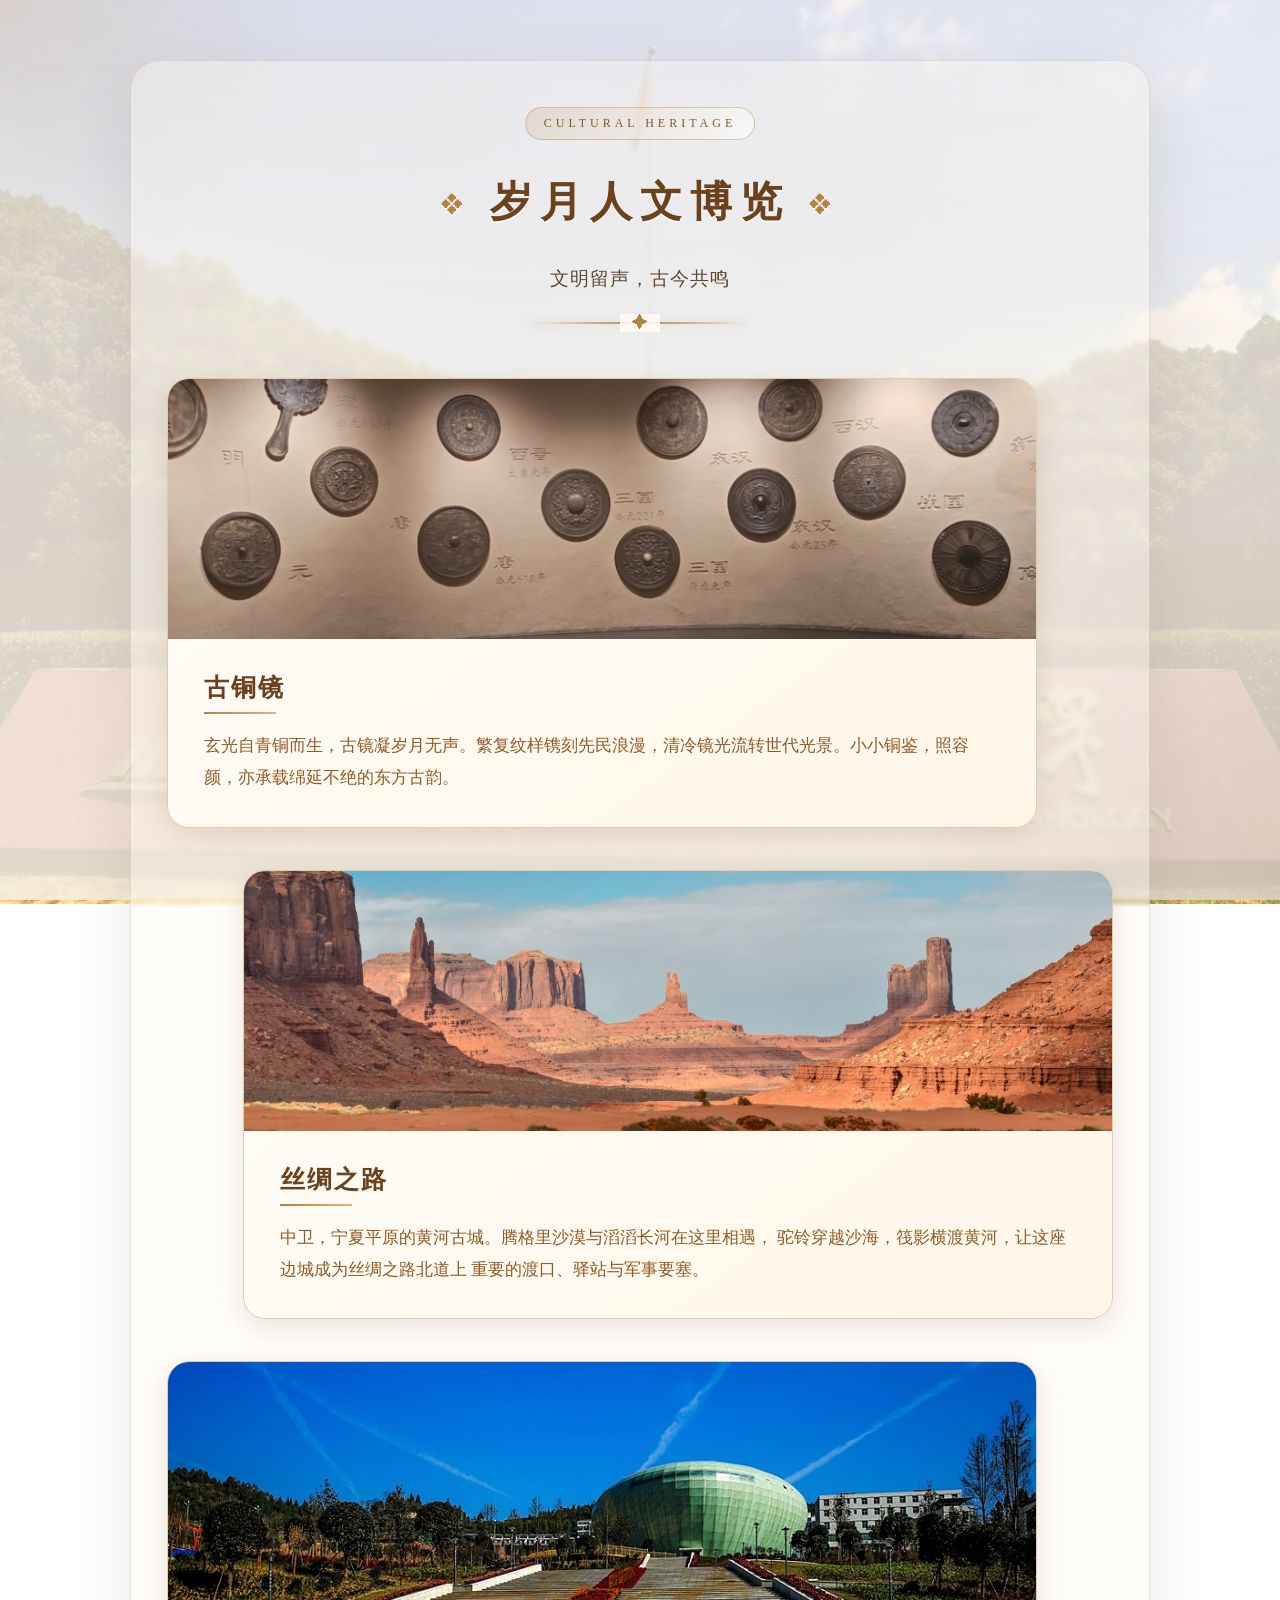
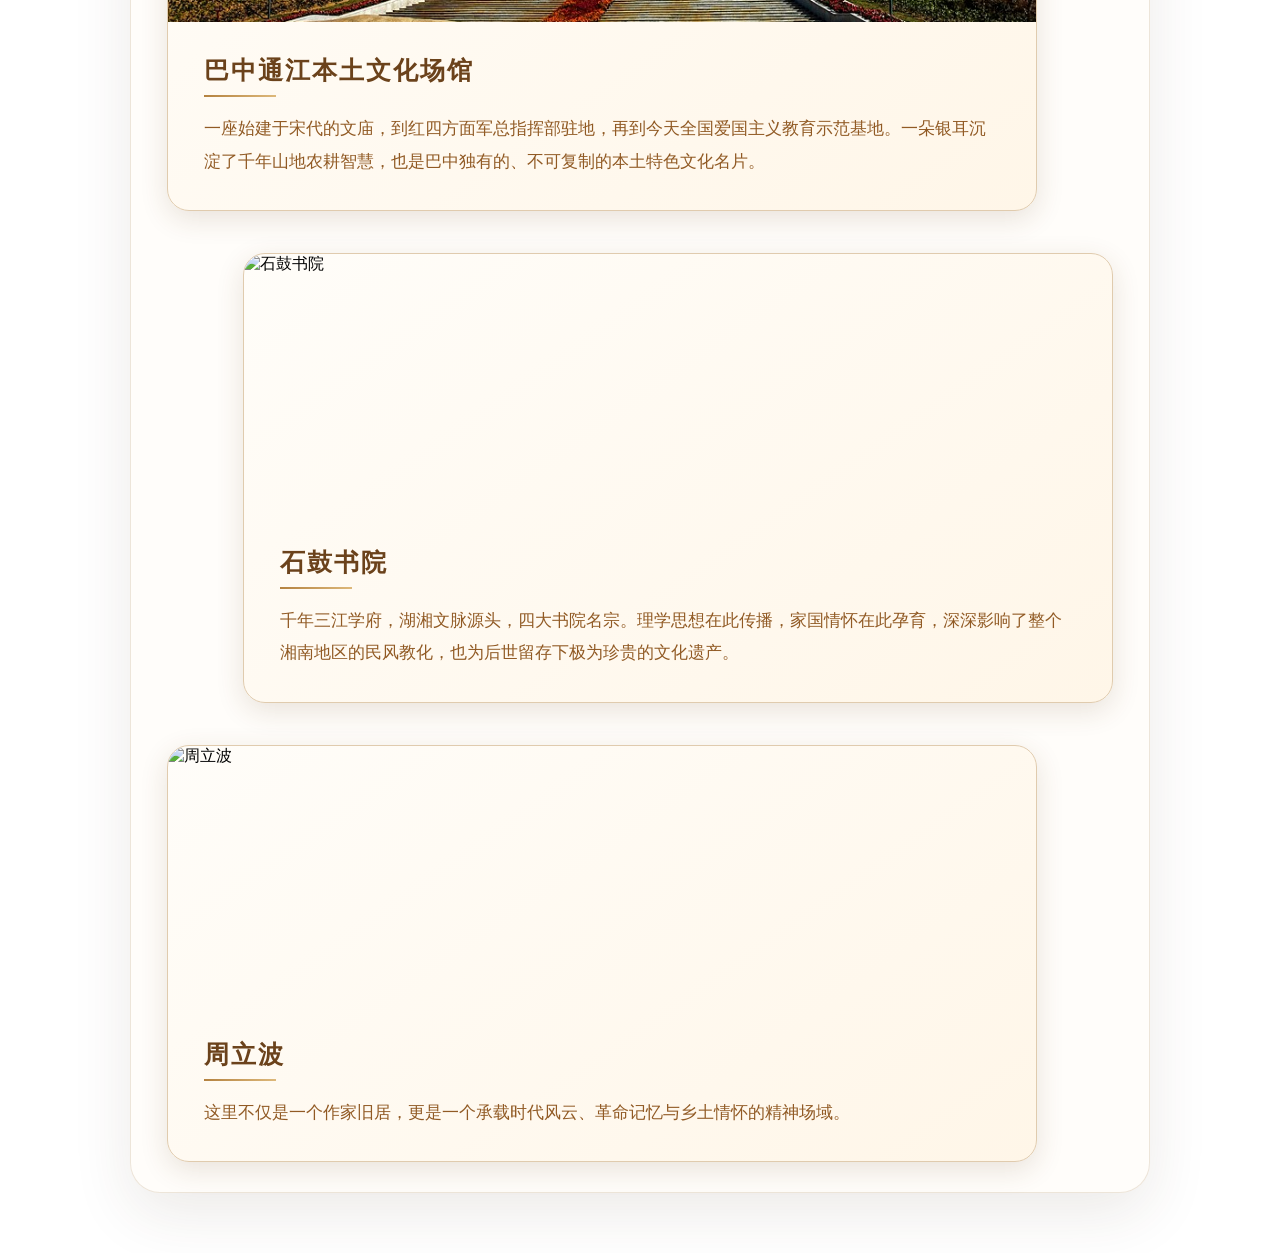
==== index.html @ a8048a6b "commit" ====
<!DOCTYPE html>
<html lang="zh-CN">
<head>
    <meta charset="UTF-8">
    <meta name="viewport" content="width=device-width, initial-scale=1.0">
    <title>岁月人文博览</title>
    <style>
        * {
            margin: 0;
            padding: 0;
            box-sizing: border-box;
            font-family: "Microsoft YaHei", "SimSun", serif;
        }
        body {
            background-image: url("背景.jpg");
            background-size: cover;
            background-position: center;
            background-attachment: fixed;
            background-repeat: no-repeat;
            min-height: 100vh;
            padding: 60px 15px;
            position: relative;
        }
        body::before {
            content: "";
            position: fixed;
            left: 0;
            top: 0;
            width: 100%;
            height: 100%;
            background:
                radial-gradient(circle at top left, rgba(194,145,75,0.18), transparent 20%),
                radial-gradient(circle at bottom right, rgba(92,58,33,0.16), transparent 25%),
                linear-gradient(rgba(253,249,240,0.82), rgba(246,238,224,0.9));
            z-index: -1;
        }
        .wrap {
            max-width: 1020px;
            margin: 0 auto;
            animation: fadeIn 1.2s ease-out;
            background: rgba(255, 250, 242, 0.36);
            border: 1px solid rgba(155, 117, 67, 0.18);
            border-radius: 30px;
            padding: 46px 36px 30px;
            box-shadow: 0 20px 60px rgba(73, 53, 26, 0.10);
            backdrop-filter: blur(2px);
        }
        @keyframes fadeIn {
            from {opacity:0; transform: translateY(20px);}
            to {opacity:1; transform: translateY(0);}
        }
        .top-badge {
            display: block;
            width: fit-content;
            padding: 8px 18px;
            margin: 0 auto 18px;
            border-radius: 999px;
            background: linear-gradient(135deg, rgba(180,130,64,0.18), rgba(255,255,255,0.6));
            border: 1px solid rgba(180,130,64,0.4);
            color: #7f5b2e;
            font-size: 12px;
            letter-spacing: 4px;
            text-transform: uppercase;
        }
        .header-box {
            text-align: center;
            margin-bottom: 54px;
        }
        h1 {
            color: #6b421b;
            margin-bottom: 20px;
            letter-spacing: 8px;
            font-size: clamp(30px, 4vw, 42px);
            position: relative;
            padding: 16px 0 12px;
            font-weight: 700;
            text-shadow: 0 2px 0 rgba(255,255,255,0.6);
        }
        h1::before, h1::after {
            content: "❖";
            color: #b48240;
            font-size: 24px;
            margin: 0 18px;
            vertical-align: middle;
        }
        .desc-top {
            color: #60482e;
            margin-bottom: 26px;
            line-height: 1.8;
            font-size: 19px;
            letter-spacing: 1px;
        }
        .divider {
            width: 220px;
            height: 2px;
            margin: 0 auto;
            background: linear-gradient(90deg, transparent, #b48240, transparent);
            box-shadow: 0 0 12px rgba(180,130,64,0.35);
            position: relative;
        }
        .divider::after {
            content: "✦";
            position: absolute;
            left: 50%;
            top: 50%;
            transform: translate(-50%,-50%);
            background: rgba(255,250,242,0.9);
            padding: 0 12px;
            color: #b48240;
        }
        .card-container {
            display: flex;
            flex-direction: column;
            gap: 42px;
        }
        .culture-card {
            background: linear-gradient(145deg, #fffdf9, #fff6e8);
            border-radius: 22px;
            overflow: hidden;
            border: 1px solid #e0cbae;
            box-shadow: 0 8px 28px rgba(102, 64, 26, 0.14);
            transition: all 0.4s cubic-bezier(0.2,0,0.2,1);
        }
        /* 奇偶卡片宽度错落，制造节奏感 */
        .culture-card:nth-child(odd) {
            width: 92%;
            align-self: flex-start;
        }
        .culture-card:nth-child(even) {
            width: 92%;
            align-self: flex-end;
        }
        .culture-card:hover {
            transform: translateY(-6px);
            box-shadow: 0 16px 42px rgba(102, 64, 26, 0.20);
            border-color:#c49c66;
        }
        /* 图片在上，文字在下 */
        .card-img-box {
            width: 100%;
            height: 260px;
            overflow: hidden;
        }
        .card-img-box img {
            width: 100%;
            height: 100%;
            object-fit: cover;
            display: block;
            transition: transform 0.7s ease;
        }
        .culture-card:hover .card-img-box img {
            transform: scale(1.06);
        }
        .card-text-box {
            padding: 32px 36px;
        }
        .card-text-box h3 {
            color: #6b421b;
            margin-bottom: 16px;
            font-size: 25px;
            letter-spacing: 2px;
            position: relative;
            padding-bottom: 10px;
        }
        .card-text-box h3::after {
            content: "";
            position: absolute;
            left: 0;
            bottom: 0;
            width: 72px;
            height: 2px;
            background: linear-gradient(90deg, #b48240, #ddb87a);
        }
        .card-text-box p {
            margin-top:14px;
            color: #54402b;
            line-height: 1.9;
            font-size: 17px;
        }
        .card-text-box a {
            color: #915a24;
            text-decoration: none;
            transition: all 0.3s;
            display: inline-block;
        }
        .card-text-box a:hover {
            color: #b47c32;
            text-decoration: underline;
        }
        .footer-info {
            text-align: center;
            margin-top: 90px;
            color: #665038;
            font-size: 15px;
            letter-spacing: 1px;
        }
        @media (max-width:768px) {
            .culture-card:nth-child(odd),
            .culture-card:nth-child(even) {
                width: 100%;
                align-self: stretch;
            }
            .card-img-box {
                height:210px;
            }
            .card-text-box {
                padding:24px 20px;
            }
            h1 {
                font-size:29px;
                letter-spacing:4px;
            }
            .wrap {
                padding:26px 16px;
            }
        }
    </style>
</head>
<body>
    <div class="wrap">
        <div class="header-box">
            <div class="top-badge">Cultural Heritage</div>
            <h1>岁月人文博览</h1>
            <p class="desc-top">文明留声，古今共鸣</p>
            <div class="divider"></div>
        </div>

        <div class="card-container">
            <div class="culture-card">
                <div class="card-img-box">
                    <img src="Qingtong/image/首页.png" alt="古铜镜">
                </div>
                <div class="card-text-box">
                    <h3>古铜镜</h3>
                    <p>
                        <a href="Qingtong/Page_1.html">玄光自青铜而生，古镜凝岁月无声。繁复纹样镌刻先民浪漫，清冷镜光流转世代光景。小小铜鉴，照容颜，亦承载绵延不绝的东方古韵。</a>
                    </p>
                </div>
            </div>

            <div class="culture-card">
                <div class="card-img-box">
                    <img src="Sichou/images/photo-1509316785289-025f5b846b35.avif" alt="丝绸之路">
                </div>
                <div class="card-text-box">
                    <h3>丝绸之路</h3>
                    <p>
                        <a href="Sichou/index.html">中卫，宁夏平原的黄河古城。腾格里沙漠与滔滔长河在这里相遇， 驼铃穿越沙海，筏影横渡黄河，让这座边城成为丝绸之路北道上 重要的渡口、驿站与军事要塞。</a>
                    </p>
                </div>
            </div>

            <div class="culture-card">
                <div class="card-img-box">
                    <img src="Bazhong/assets/img/tremella_museum_exterior.jpg" alt="巴中通江本土文化场馆">
                </div>
                <div class="card-text-box">
                    <h3>巴中通江本土文化场馆</h3>
                    <p>
                        <a href="Bazhong/index.html">一座始建于宋代的文庙，到红四方面军总指挥部驻地，再到今天全国爱国主义教育示范基地。一朵银耳沉淀了千年山地农耕智慧，也是巴中独有的、不可复制的本土特色文化名片。</a>
                    </p>
                </div>
            </div>

            <div class="culture-card">
                <div class="card-img-box">
                    <img src="Shigu/images/images2.jpg" alt="石鼓书院">
                </div>
                <div class="card-text-box">
                    <h3>石鼓书院</h3>
                    <p>
                        <a href="Shigu/index.html">千年三江学府，湖湘文脉源头，四大书院名宗。理学思想在此传播，家国情怀在此孕育，深深影响了整个湘南地区的民风教化，也为后世留存下极为珍贵的文化遗产。</a>
                    </p>
                </div>
            </div>

            <div class="culture-card">
                <div class="card-img-box">
                    <img src="Zhoulibo/微信图片_20260806102518_266_20.jpg" alt="周立波">
                </div>
                <div class="card-text-box">
                    <h3>周立波</h3>
                    <p>
                        <a href="Zhoulibo/index.html">这里不仅是一个作家旧居，更是一个承载时代风云、革命记忆与乡土情怀的精神场域。</a>
                    </p>
                </div>
            </div>
        </div>
    </div>
</body>
</html>
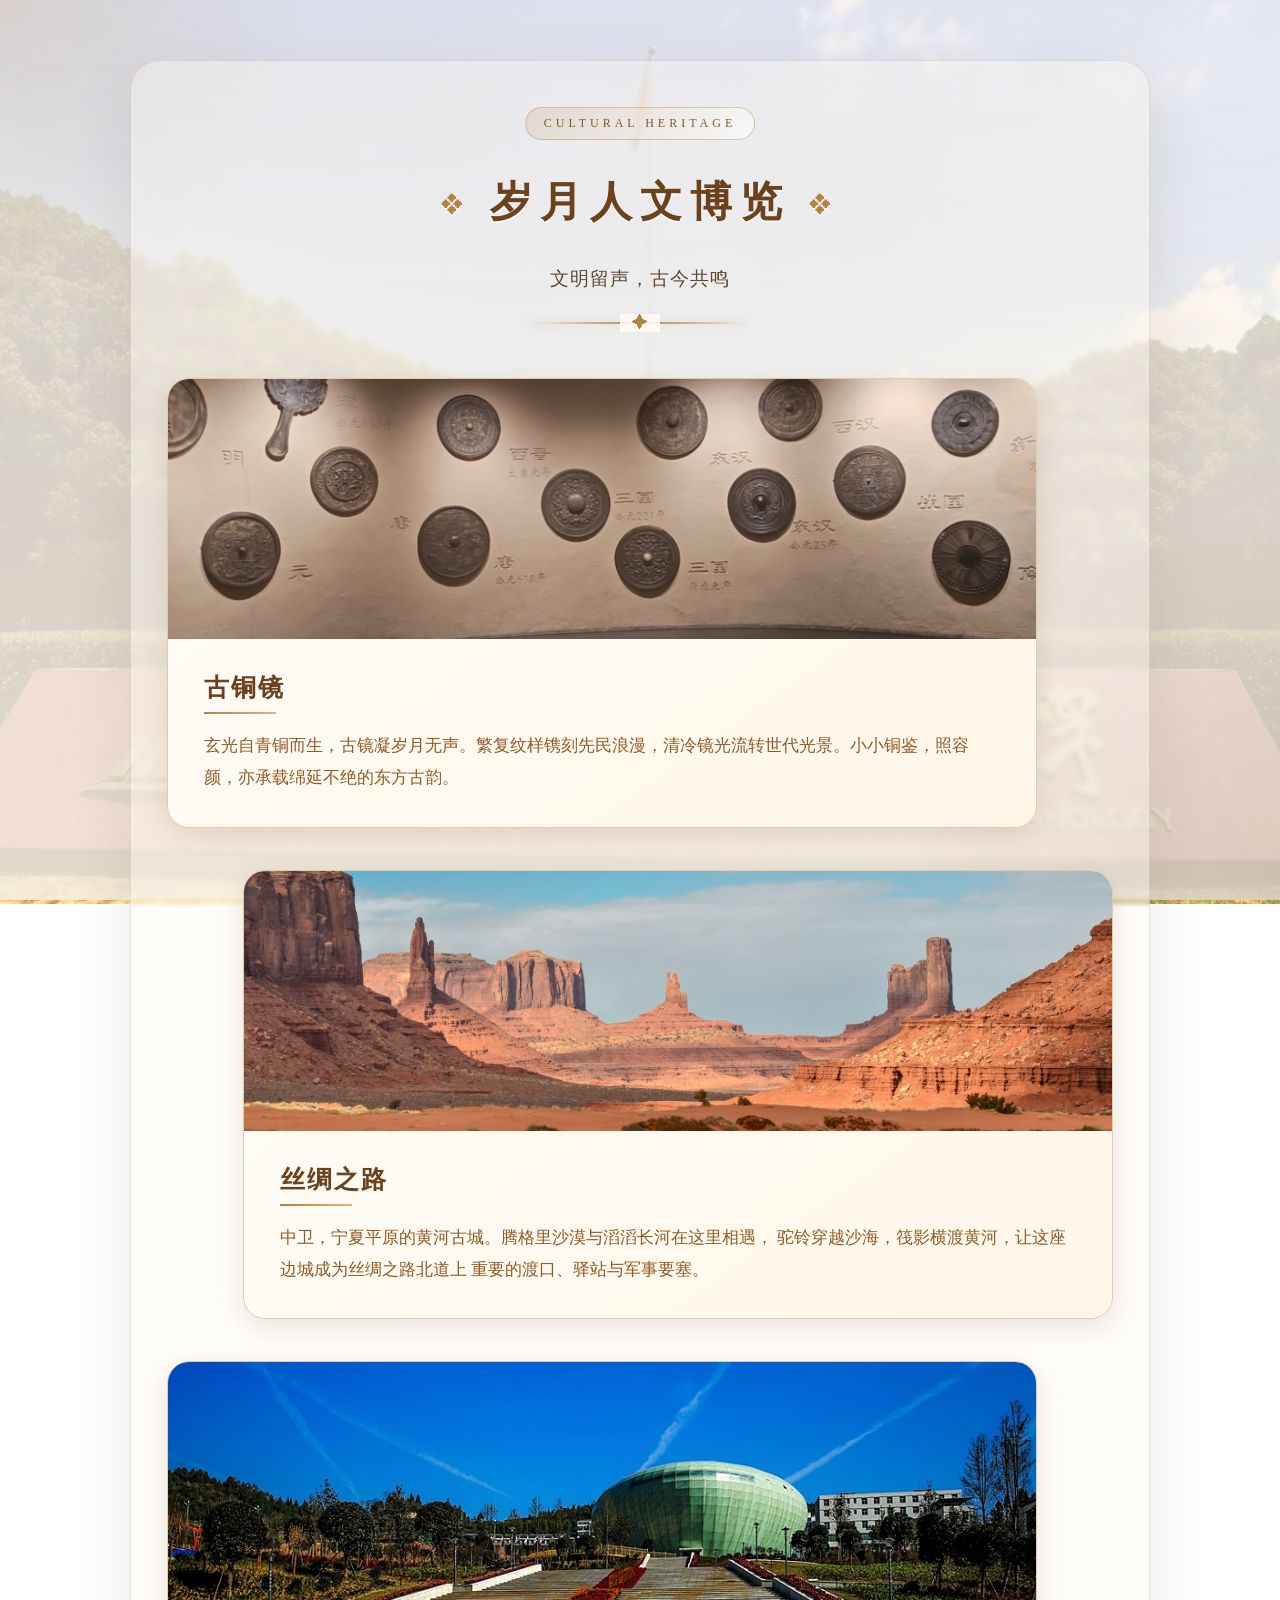
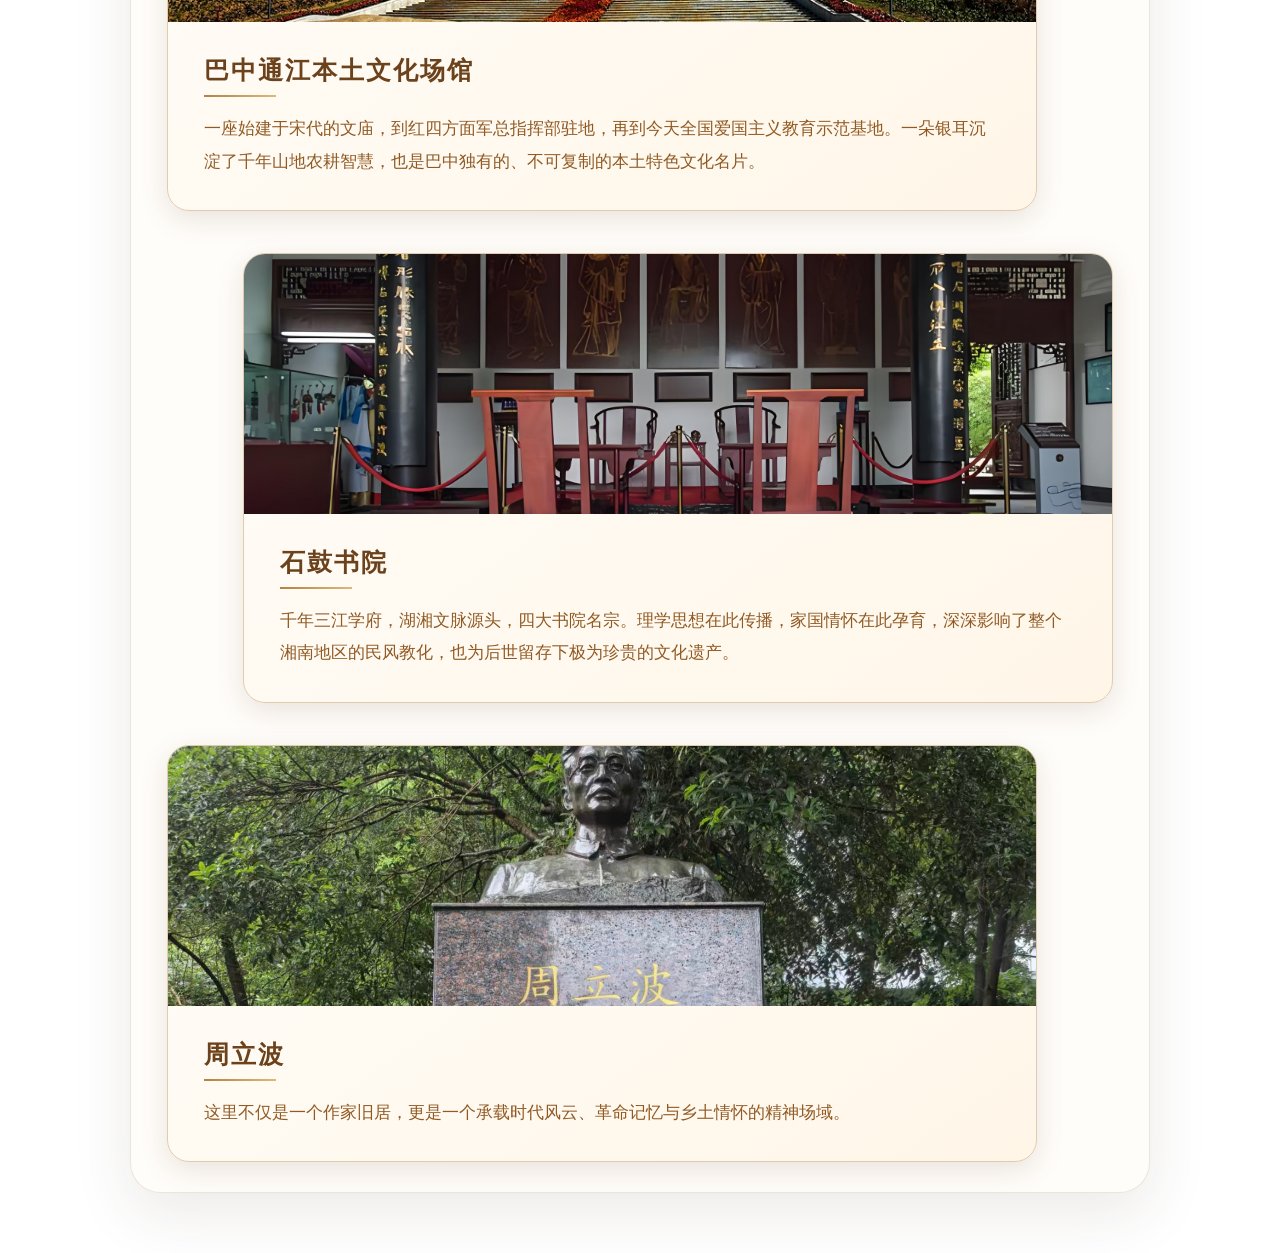
==== commit 466b17aa: "Commit" ====
--- a/index.html
+++ b/index.html
@@ -264,7 +264,7 @@
 
             <div class="culture-card">
                 <div class="card-img-box">
-                    <img src="Shigu/images/images2.jpg" alt="石鼓书院">
+                    <img src="Shigu/images/images2.JPG" alt="石鼓书院">
                 </div>
                 <div class="card-text-box">
                     <h3>石鼓书院</h3>
